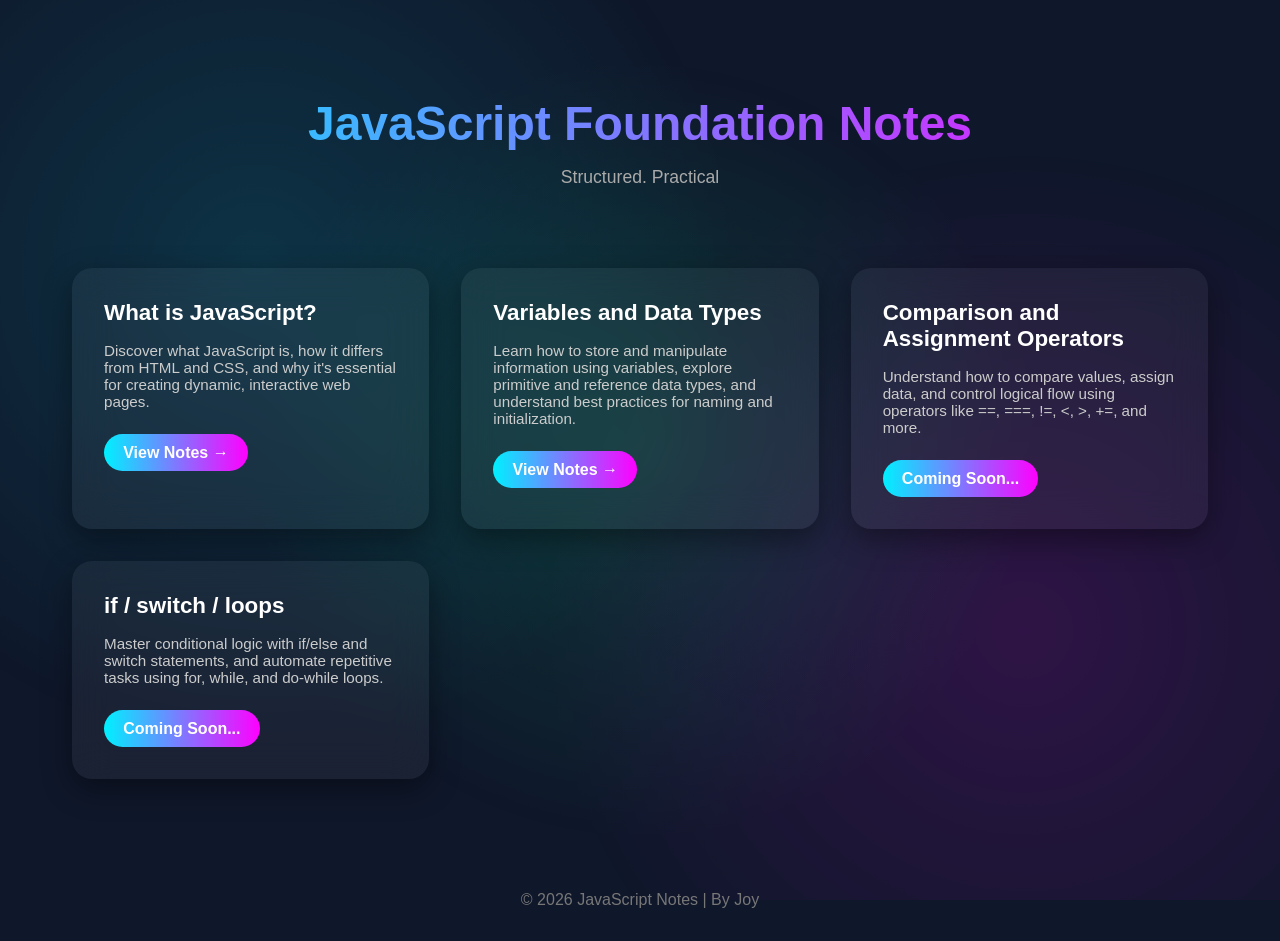
==== index.html @ adf750be "Notes push" ====
<!DOCTYPE html>
<html lang="en">
<head>
<meta charset="UTF-8">
<meta name="viewport" content="width=device-width, initial-scale=1.0">
<title>Web Development Notes Hub</title>

<style>
/* ---------------- RESET ---------------- */
*{
  margin:0;
  padding:0;
  box-sizing:border-box;
}

body{
  font-family:'Segoe UI',sans-serif;
  background:#0f172a;
  color:white;
  overflow-x:hidden;
}

/* ---------------- ANIMATED BACKGROUND ---------------- */
.bg{
  position:fixed;
  width:100%;
  height:100%;
  background: radial-gradient(circle at 20% 30%, #00f0ff22, transparent 40%),
              radial-gradient(circle at 80% 70%, #ff00ff22, transparent 40%),
              radial-gradient(circle at 50% 50%, #00ff9522, transparent 50%);
  animation: moveBg 12s infinite alternate ease-in-out;
  z-index:-1;
}

@keyframes moveBg{
  from{transform:translateY(0px);}
  to{transform:translateY(-40px);}
}

/* ---------------- HEADER ---------------- */
header{
  text-align:center;
  padding:6rem 2rem 3rem 2rem;
}

header h1{
  font-size:3rem;
  background:linear-gradient(90deg,#00f0ff,#ff00ff);
  -webkit-background-clip:text;
  -webkit-text-fill-color:transparent;
}

header p{
  margin-top:1rem;
  color:#aaa;
  font-size:1.1rem;
}

/* ---------------- GRID ---------------- */
.container{
  max-width:1200px;
  margin:auto;
  padding:2rem;
  display:grid;
  grid-template-columns:repeat(auto-fit,minmax(280px,1fr));
  gap:2rem;
}

/* ---------------- CARD ---------------- */
.card{
  background:rgba(255,255,255,0.05);
  backdrop-filter:blur(20px);
  border-radius:20px;
  padding:2rem;
  transition:0.4s ease;
  box-shadow:0 10px 30px rgba(0,0,0,0.4);
  position:relative;
  overflow:hidden;
}

.card:hover{
  transform:translateY(-10px);
  box-shadow:0 20px 40px rgba(0,255,255,0.2);
}

.card h2{
  margin-bottom:1rem;
  font-size:1.4rem;
}

.card p{
  color:#ccc;
  font-size:0.95rem;
  margin-bottom:1.5rem;
}

/* ---------------- BUTTON ---------------- */
.card a{
  text-decoration:none;
  padding:0.6rem 1.2rem;
  border-radius:30px;
  background:linear-gradient(90deg,#00f0ff,#ff00ff);
  color:white;
  font-weight:bold;
  transition:0.3s;
  display:inline-block;
}

.card a:hover{
  opacity:0.8;
}

/* ---------------- FOOTER ---------------- */
footer{
  text-align:center;
  padding:2rem;
  color:#777;
  margin-top:3rem;
}

/* ---------------- RESPONSIVE ---------------- */
@media(max-width:600px){
  header h1{
    font-size:2rem;
  }
}
</style>
</head>
<body>

<div class="bg"></div>

<header>
  <h1>JavaScript Foundation Notes</h1>
  <p>Structured. Practical</p>
</header>

<main class="container">

  <!-- Tutorial 1 -->
  <div class="card">
    <h2>What is JavaScript? </h2>
        <p>Discover what JavaScript is, how it differs from HTML and CSS, and why it's essential for creating dynamic, interactive web pages.</p>
    <a href="./JavaScript_Foundations/WhatIsJavaScript.html">View Notes →</a>
  </div>

  <!-- Tutorial 2 -->
  <div class="card">
    <h2>Variables and Data Types</h2>
        <p>Learn how to store and manipulate information using variables, explore primitive and reference data types, and understand best practices for naming and initialization.</p>
    <a href="./JavaScript_Foundations/VariablesAndDataTypes.html">View Notes →</a>
  </div>

  <!-- Tutorial 3 -->
  <div class="card">
    <h2>Comparison and Assignment Operators</h2>
        <p>Understand how to compare values, assign data, and control logical flow using operators like ==, ===, !=, <, >, +=, and more.</p>
    <a href="#">Coming Soon...</a>
  </div>

  <!-- Tutorial 4 -->
  <div class="card">
    <h2>if / switch / loops</h2>
        <p>Master conditional logic with if/else and switch statements, and automate repetitive tasks using for, while, and do-while loops.</p>
    <a href="#">Coming Soon...</a>
  </div>

</main>

<footer>
  © 2026 JavaScript Notes | By Joy
</footer>

</body>
</html>
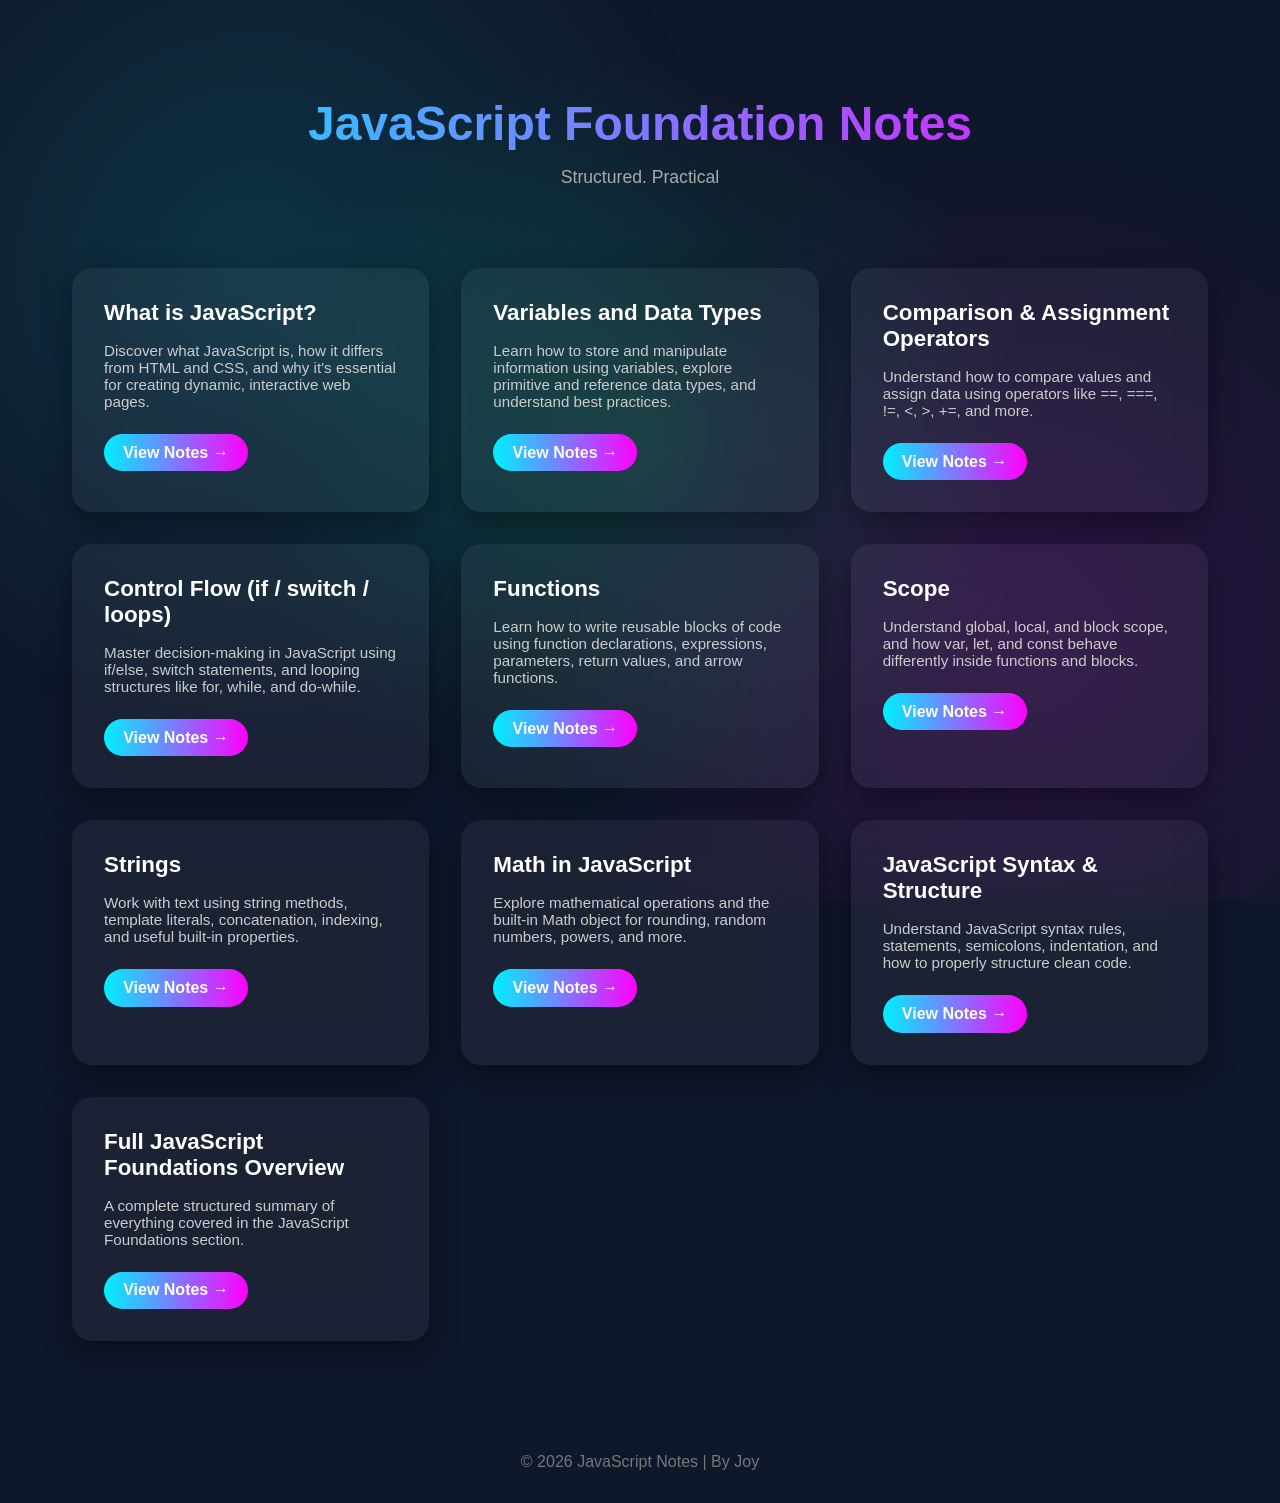
==== commit f78ee82e: "rough notes complete" ====
--- a/index.html
+++ b/index.html
@@ -139,30 +139,72 @@
 
   <!-- Tutorial 1 -->
   <div class="card">
-    <h2>What is JavaScript? </h2>
-        <p>Discover what JavaScript is, how it differs from HTML and CSS, and why it's essential for creating dynamic, interactive web pages.</p>
+    <h2>What is JavaScript?</h2>
+    <p>Discover what JavaScript is, how it differs from HTML and CSS, and why it's essential for creating dynamic, interactive web pages.</p>
     <a href="./JavaScript_Foundations/WhatIsJavaScript.html">View Notes →</a>
   </div>
 
   <!-- Tutorial 2 -->
   <div class="card">
     <h2>Variables and Data Types</h2>
-        <p>Learn how to store and manipulate information using variables, explore primitive and reference data types, and understand best practices for naming and initialization.</p>
+    <p>Learn how to store and manipulate information using variables, explore primitive and reference data types, and understand best practices.</p>
     <a href="./JavaScript_Foundations/VariablesAndDataTypes.html">View Notes →</a>
   </div>
 
   <!-- Tutorial 3 -->
   <div class="card">
-    <h2>Comparison and Assignment Operators</h2>
-        <p>Understand how to compare values, assign data, and control logical flow using operators like ==, ===, !=, <, >, +=, and more.</p>
-    <a href="#">Coming Soon...</a>
+    <h2>Comparison & Assignment Operators</h2>
+    <p>Understand how to compare values and assign data using operators like ==, ===, !=, <, >, +=, and more.</p>
+    <a href="./JavaScript_Foundations/ComparisonandAssignmentOperators.html">View Notes →</a>
   </div>
 
   <!-- Tutorial 4 -->
   <div class="card">
-    <h2>if / switch / loops</h2>
-        <p>Master conditional logic with if/else and switch statements, and automate repetitive tasks using for, while, and do-while loops.</p>
-    <a href="#">Coming Soon...</a>
+    <h2>Control Flow (if / switch / loops)</h2>
+    <p>Master decision-making in JavaScript using if/else, switch statements, and looping structures like for, while, and do-while.</p>
+    <a href="./JavaScript_Foundations/controlFlow.html">View Notes →</a>
+  </div>
+
+  <!-- Tutorial 5 -->
+  <div class="card">
+    <h2>Functions</h2>
+    <p>Learn how to write reusable blocks of code using function declarations, expressions, parameters, return values, and arrow functions.</p>
+    <a href="./JavaScript_Foundations/functions.html">View Notes →</a>
+  </div>
+
+  <!-- Tutorial 6 -->
+  <div class="card">
+    <h2>Scope</h2>
+    <p>Understand global, local, and block scope, and how var, let, and const behave differently inside functions and blocks.</p>
+    <a href="./JavaScript_Foundations/scope.html">View Notes →</a>
+  </div>
+
+  <!-- Tutorial 7 -->
+  <div class="card">
+    <h2>Strings</h2>
+    <p>Work with text using string methods, template literals, concatenation, indexing, and useful built-in properties.</p>
+    <a href="./JavaScript_Foundations/strings.html">View Notes →</a>
+  </div>
+
+  <!-- Tutorial 8 -->
+  <div class="card">
+    <h2>Math in JavaScript</h2>
+    <p>Explore mathematical operations and the built-in Math object for rounding, random numbers, powers, and more.</p>
+    <a href="./JavaScript_Foundations/math.html">View Notes →</a>
+  </div>
+
+  <!-- Tutorial 9 -->
+  <div class="card">
+    <h2>JavaScript Syntax & Structure</h2>
+    <p>Understand JavaScript syntax rules, statements, semicolons, indentation, and how to properly structure clean code.</p>
+    <a href="./JavaScript_Foundations/syntax.html">View Notes →</a>
+  </div>
+
+  <!-- Tutorial 10 -->
+  <div class="card">
+    <h2>Full JavaScript Foundations Overview</h2>
+    <p>A complete structured summary of everything covered in the JavaScript Foundations section.</p>
+    <a href="./JavaScript_Foundations/jsFoundations.html">View Notes →</a>
   </div>
 
 </main>
